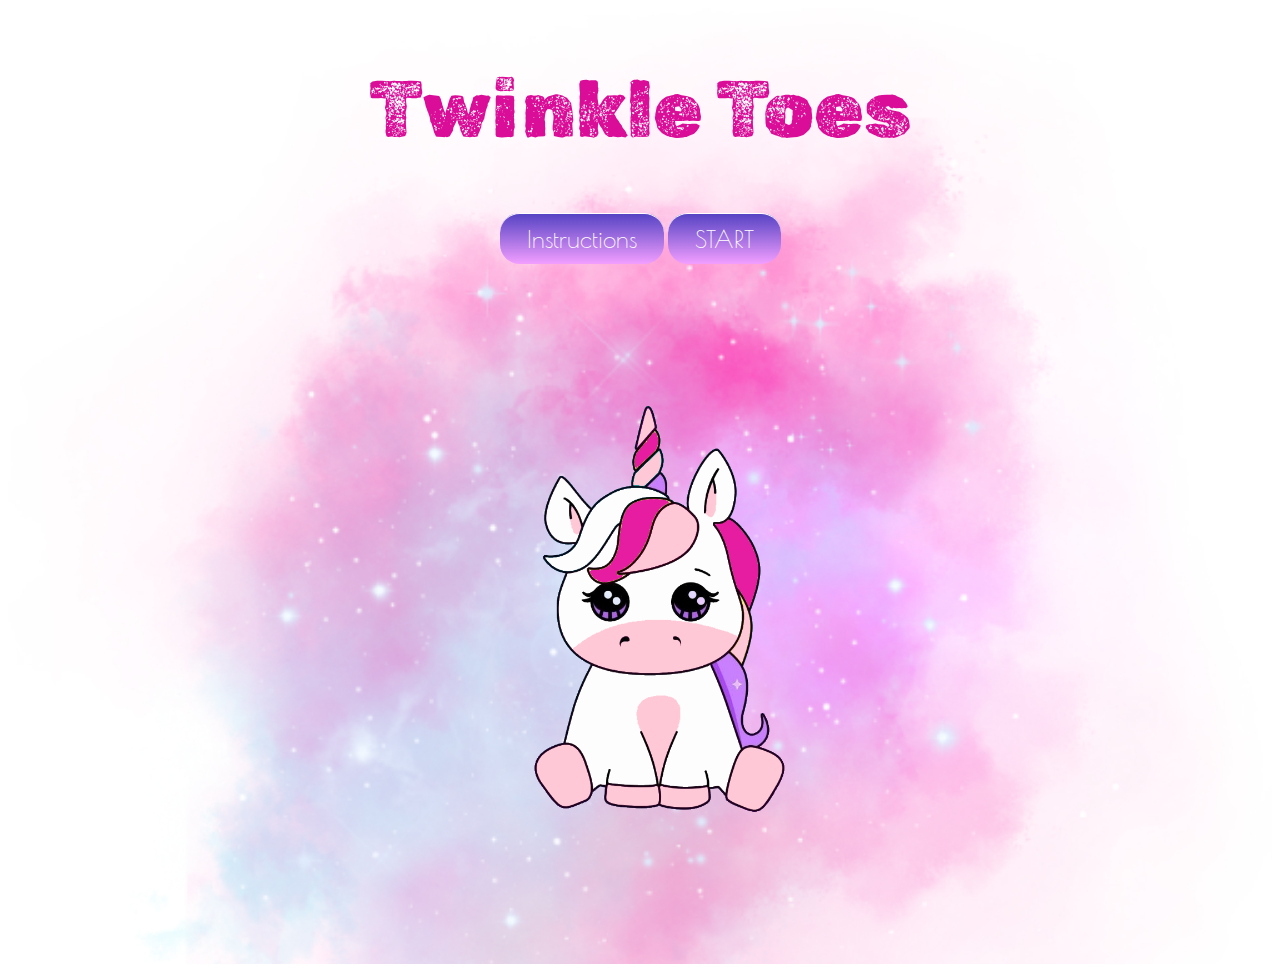
==== index.html @ 76dc914f "fixed start page" ====
<!DOCTYPE html>
<html lang="en">
<head>
    <meta charset="UTF-8">
    <meta http-equiv="X-UA-Compatible" content="IE=edge">
    <meta name="viewport" content="width=device-width, initial-scale=1.0">
    <style>
    @import url('https://fonts.googleapis.com/css2?family=Poiret+One&family=Rubik+Dirt&family=Rubik+Moonrocks&display=swap');

    .landing-page {
        display: flex;
        align-items: center;
        background-image: url(./assets/background-1.png);
        flex-direction: column;
        /* flex: 1; */
        background-repeat: no-repeat;
        background-size: cover;

    }
.button {
   border-top: 1px solid #ffffff;
   background: #f29eff;
   background: -webkit-gradient(linear, left top, left bottom, from(#5643c4), to(#f29eff));
   background: -webkit-linear-gradient(top, #5643c4, #f29eff);
   background: -moz-linear-gradient(top, #5643c4, #f29eff);
   background: -ms-linear-gradient(top, #5643c4, #f29eff);
   background: -o-linear-gradient(top, #5643c4, #f29eff);
   padding: 11px 22px;
   -webkit-border-radius: 9px;
   -moz-border-radius: 9px;
   border-radius: 20px;
   color: white;
   font-size: 24px;
   font-family: 'Poiret One','Lucida Grande', Helvetica, Arial, Sans-Serif;
   text-decoration: none;
   vertical-align: middle;
   }
.button:hover {
   border-top-color: #d90d98;
   background: #d90d98;
   color: #fcfcfc;
   }
   p {
    display: inline-table;
   }
   h1{
    font-size: 80px;
    /* font-family: 'Poiret One', cursive; */
    /* font-family: 'Rubik Moonrocks'; */
    font-family: 'Rubik Dirt', cursive;
    font-weight: 200;
    color: #d90d98;
   }
   

    </style>
<title>Twinkle-Toes</title>
</head>
<body>
    <!-- <img src="./assets/background_2.png" alt="game picture" width="1000px"> -->
    
    <div class="landing-page">
        <h1>Twinkle Toes</h1>
        <div>
            <p></p><a class="button" href="#">  Instructions  </a></p> 
            <p></p><a class="button" href="start.html">  START  </a></p> 
         </div>
        
        <img src="./assets/unicorn-2.png" alt="unicorn" width="400px">
        
    </div>
    
    
    
</body>
</html>
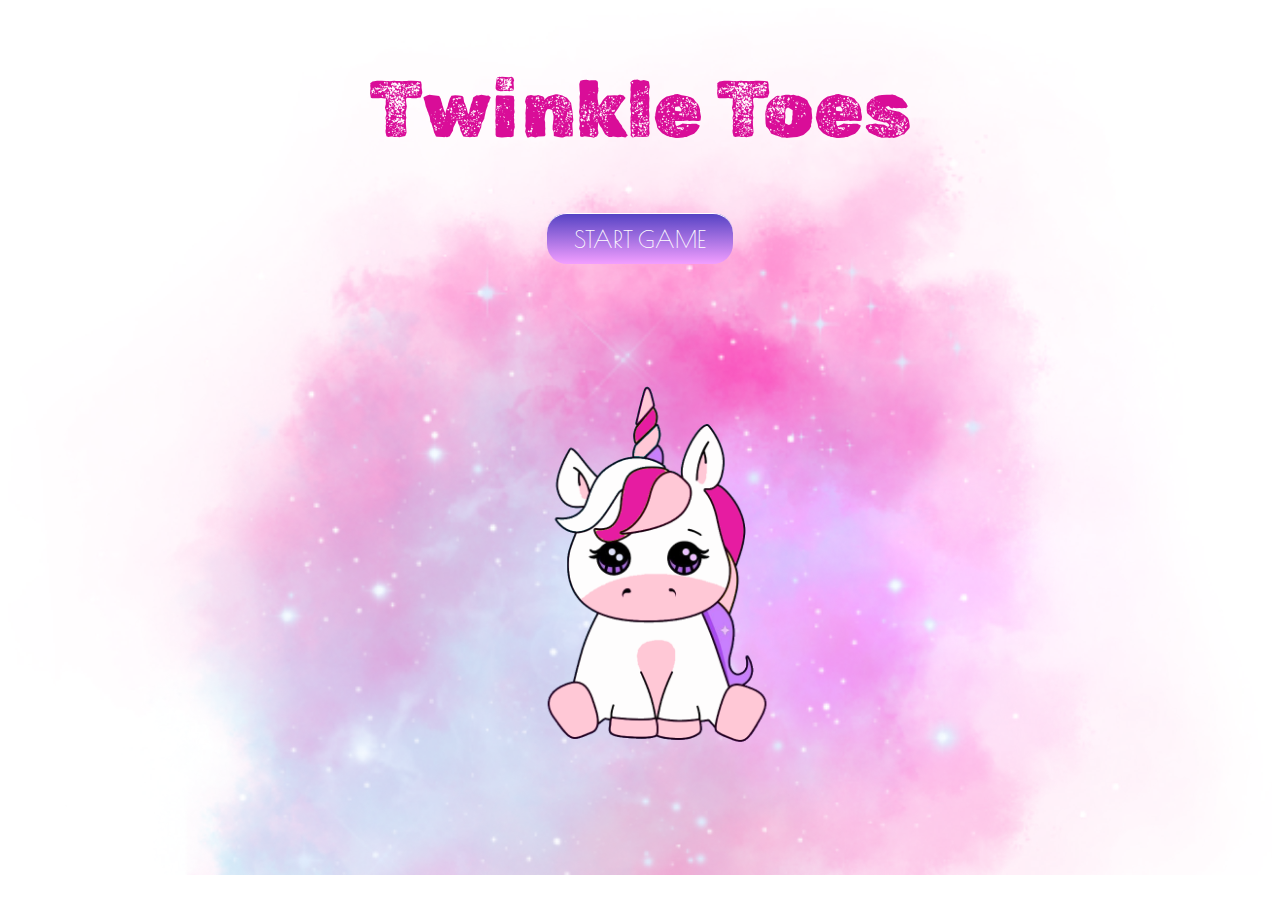
==== commit cf65eac3: "final game" ====
--- a/index.html
+++ b/index.html
@@ -1,4 +1,3 @@
-
 <!DOCTYPE html>
 <html lang="en">
 <head>
@@ -12,46 +11,42 @@
         display: flex;
         align-items: center;
         background-image: url(./assets/background-1.png);
-        flex-direction: column;
-        /* flex: 1; */
         background-repeat: no-repeat;
         background-size: cover;
+        flex-flow: column;
+    }
+    .button {
+        border-top: 1px solid #ffffff;
+        background: #f29eff;
+        background: -webkit-gradient(linear, left top, left bottom, from(#5643c4), to(#f29eff));
 
+        padding: 11px 22px;
+        -webkit-border-radius: 9px;
+        -moz-border-radius: 9px;
+        border-radius: 20px;
+        color: white;
+        font-size: 24px;
+        font-family: 'Poiret One','Lucida Grande', Helvetica, Arial, Sans-Serif;
+        text-decoration: none;
+        vertical-align: middle;
     }
-.button {
-   border-top: 1px solid #ffffff;
-   background: #f29eff;
-   background: -webkit-gradient(linear, left top, left bottom, from(#5643c4), to(#f29eff));
-   background: -webkit-linear-gradient(top, #5643c4, #f29eff);
-   background: -moz-linear-gradient(top, #5643c4, #f29eff);
-   background: -ms-linear-gradient(top, #5643c4, #f29eff);
-   background: -o-linear-gradient(top, #5643c4, #f29eff);
-   padding: 11px 22px;
-   -webkit-border-radius: 9px;
-   -moz-border-radius: 9px;
-   border-radius: 20px;
-   color: white;
-   font-size: 24px;
-   font-family: 'Poiret One','Lucida Grande', Helvetica, Arial, Sans-Serif;
-   text-decoration: none;
-   vertical-align: middle;
-   }
-.button:hover {
-   border-top-color: #d90d98;
-   background: #d90d98;
-   color: #fcfcfc;
-   }
-   p {
-    display: inline-table;
-   }
-   h1{
-    font-size: 80px;
-    /* font-family: 'Poiret One', cursive; */
-    /* font-family: 'Rubik Moonrocks'; */
-    font-family: 'Rubik Dirt', cursive;
-    font-weight: 200;
-    color: #d90d98;
-   }
+    .button:hover {
+        border-top-color: #d90d98;
+        background: #d90d98;
+        color: #fcfcfc;
+    }
+    p {
+        display: inline-table;
+    }
+    h1{
+        font-size: 80px;
+        /* font-family: 'Poiret One', cursive; */
+        /* font-family: 'Rubik Moonrocks'; */
+        font-family: 'Rubik Dirt', cursive;
+        font-weight: 200;
+        color: #d90d98;
+        padding: none;
+    }
    
 
     </style>
@@ -63,15 +58,17 @@
     <div class="landing-page">
         <h1>Twinkle Toes</h1>
         <div>
-            <p></p><a class="button" href="#">  Instructions  </a></p> 
-            <p></p><a class="button" href="start.html">  START  </a></p> 
-         </div>
+            <!-- <p></p><a class="button" href="#">  Instructions  </a></p>  -->
+
+            <p></p><a class="button" href="start.html">  START GAME </a></p> 
+        </div>
         
-        <img src="./assets/unicorn-2.png" alt="unicorn" width="400px">
+        <img src="./assets/unicorn-2.png" alt="unicorn" width="350px">
         
     </div>
     
     
     
+    
 </body>
 </html>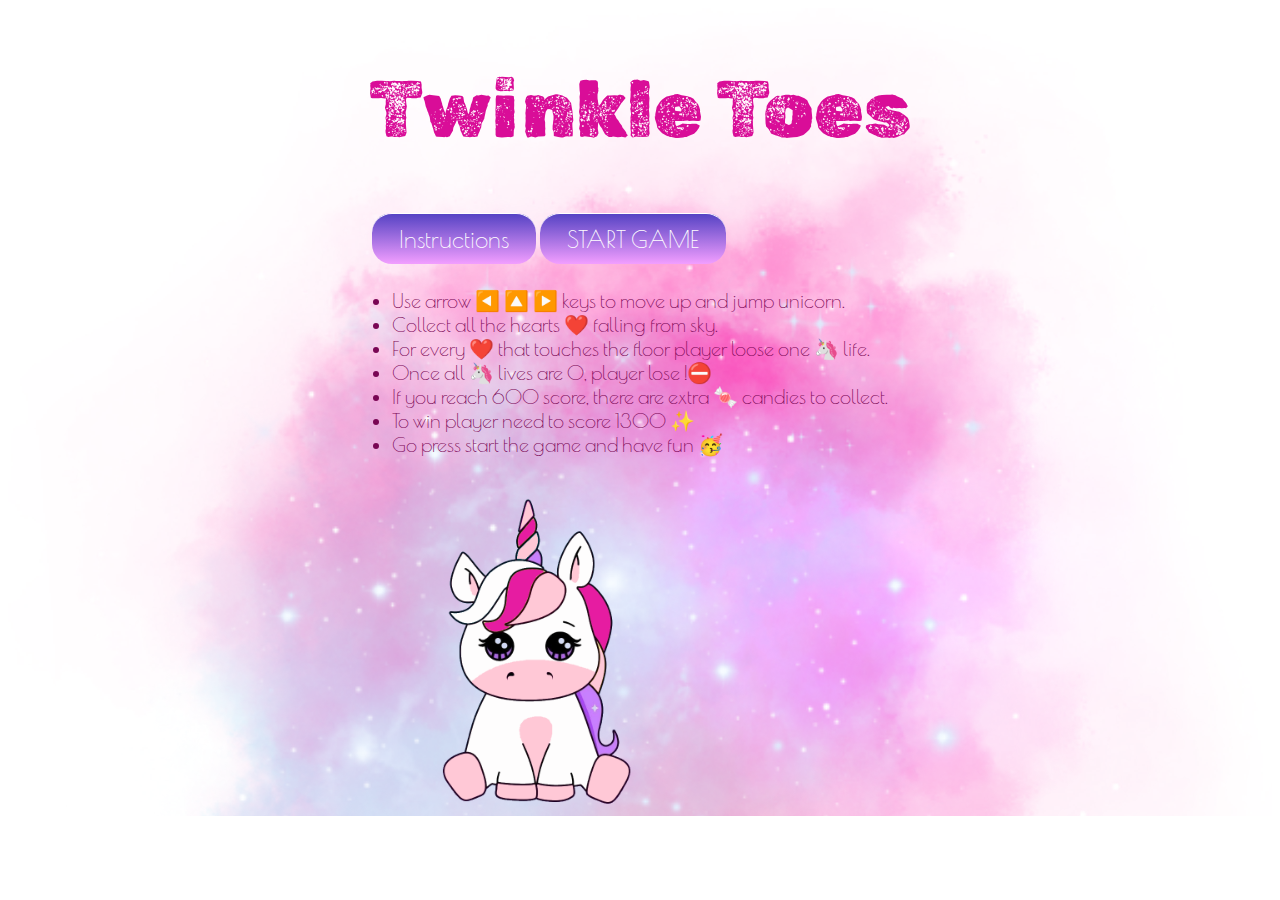
==== commit 8a64a38c: "fixed instructions" ====
--- a/index.html
+++ b/index.html
@@ -14,6 +14,8 @@
         background-repeat: no-repeat;
         background-size: cover;
         flex-flow: column;
+        vertical-align: middle;
+        align-self: center;
     }
     .button {
         border-top: 1px solid #ffffff;
@@ -37,6 +39,7 @@
     }
     p {
         display: inline-table;
+        align-items: center;
     }
     h1{
         font-size: 80px;
@@ -46,10 +49,20 @@
         font-weight: 200;
         color: #d90d98;
         padding: none;
+        align-items: center;
+    }
+    li{
+        font-family: 'Poiret One','Lucida Grande', Helvetica, Arial, Sans-Serif;
+        font-size: 20px;
+        color:#790654;
+        
+    }
+    ul {
+        padding: 20px;
     }
    
 
-    </style>
+</style>
 <title>Twinkle-Toes</title>
 </head>
 <body>
@@ -57,13 +70,26 @@
     
     <div class="landing-page">
         <h1>Twinkle Toes</h1>
+       
         <div>
-            <!-- <p></p><a class="button" href="#">  Instructions  </a></p>  -->
+            <p></p><a class="button" href="#">  Instructions  </a></p> 
+            <p></p><a class="button" href="start.html">  START GAME </a></p> 
+            <ul>
+                <li>Use arrow ◀️ 🔼 ▶️ keys to move up and jump unicorn.</li>
+                <li>Collect all the hearts ❤️ falling from sky.</li>
+                <li>For every ❤️ that touches the floor player loose one 🦄 life.</li>
+                <li>Once all 🦄 lives are 0, player lose !⛔️</li>
+                <li>If you reach 600 score, there are extra 🍬 candies to collect.</li>
+                <li>To win player need to score 1300 ✨ </li>
+                <li>Go press start the game and have fun 🥳</li>
+            </ul>
+            <img src="./assets/unicorn-2.png" alt="unicorn" width="300px">
+            
+        </div>
 
-            <p></p><a class="button" href="start.html">  START GAME </a></p> 
-        </div>
         
-        <img src="./assets/unicorn-2.png" alt="unicorn" width="350px">
+        
+        
         
     </div>
     
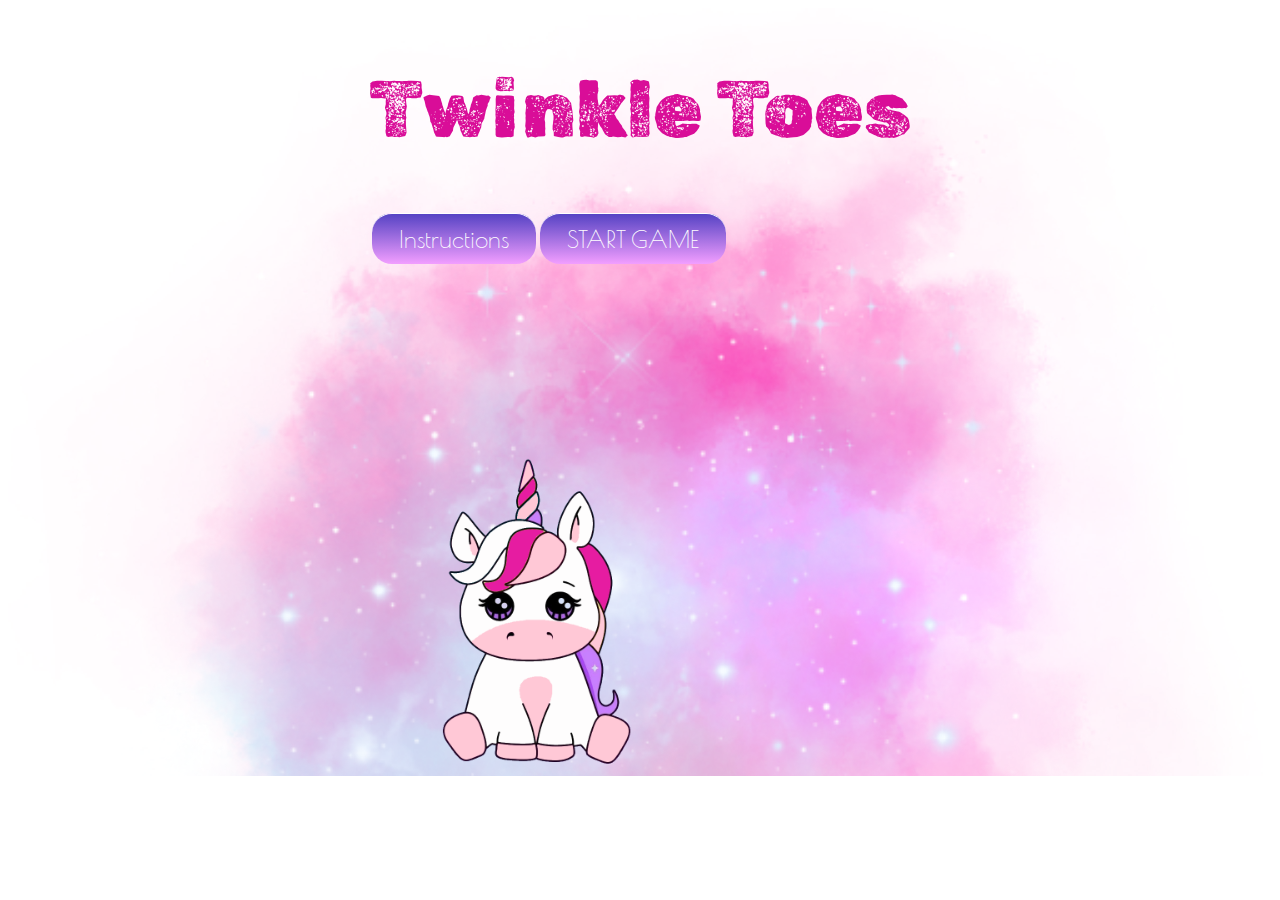
==== commit 93efd3e2: "fixed display instructions" ====
--- a/index.html
+++ b/index.html
@@ -57,24 +57,24 @@
         color:#790654;
         
     }
-    ul {
-        padding: 20px;
-    }
-   
+    .hidden {
+        visibility: hidden;
+    }  
 
 </style>
+
 <title>Twinkle-Toes</title>
 </head>
-<body>
+<body>  
     <!-- <img src="./assets/background_2.png" alt="game picture" width="1000px"> -->
     
     <div class="landing-page">
         <h1>Twinkle Toes</h1>
        
         <div>
-            <p></p><a class="button" href="#">  Instructions  </a></p> 
+            <p></p><a id="myBtn" class="button" href="#">  Instructions  </a></p> 
             <p></p><a class="button" href="start.html">  START GAME </a></p> 
-            <ul>
+            <ul class="hidden">
                 <li>Use arrow ◀️ 🔼 ▶️ keys to move up and jump unicorn.</li>
                 <li>Collect all the hearts ❤️ falling from sky.</li>
                 <li>For every ❤️ that touches the floor player loose one 🦄 life.</li>
@@ -86,14 +86,18 @@
             <img src="./assets/unicorn-2.png" alt="unicorn" width="300px">
             
         </div>
-
-        
-        
+ 
         
         
     </div>
     
-    
+ <script>
+    document.getElementById("myBtn").addEventListener("click", displayInfo);
+
+function displayInfo() {
+    document.querySelector(".hidden").style.visibility = "visible";
+}
+</script>
     
     
 </body>
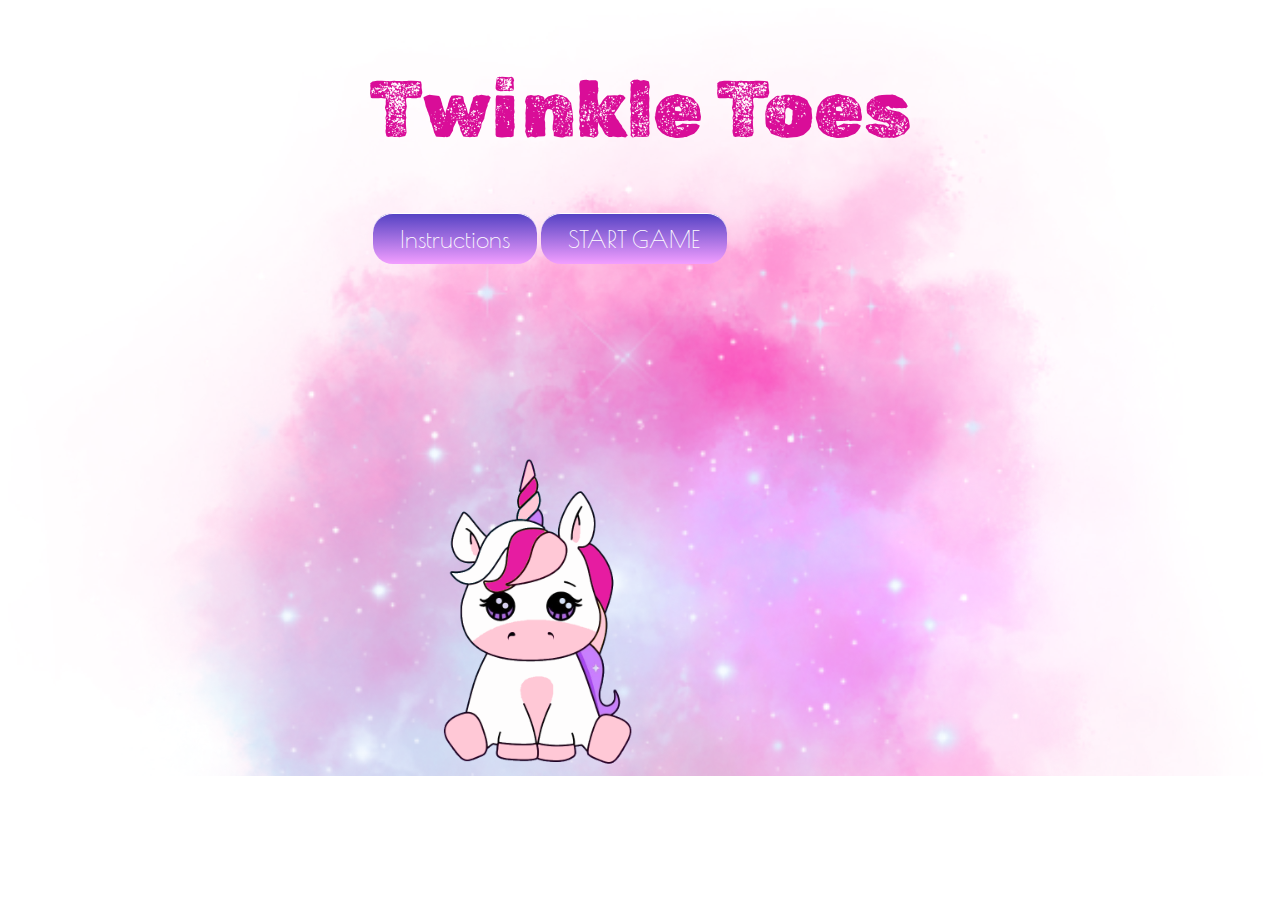
==== commit 79ee8878: "done" ====
--- a/index.html
+++ b/index.html
@@ -79,24 +79,37 @@
                 <li>Collect all the hearts ❤️ falling from sky.</li>
                 <li>For every ❤️ that touches the floor player loose one 🦄 life.</li>
                 <li>Once all 🦄 lives are 0, player lose !⛔️</li>
-                <li>If you reach 600 score, there are extra 🍬 candies to collect.</li>
+                <li>If you reach 800 score, there are extra 🍬 candies to collect.</li>
                 <li>To win player need to score 1300 ✨ </li>
                 <li>Go press start the game and have fun 🥳</li>
             </ul>
             <img src="./assets/unicorn-2.png" alt="unicorn" width="300px">
             
         </div>
- 
-        
-        
+    
     </div>
     
  <script>
     document.getElementById("myBtn").addEventListener("click", displayInfo);
 
 function displayInfo() {
-    document.querySelector(".hidden").style.visibility = "visible";
+    //     (document.querySelector(".hidden").style.visibility === "hidden") ?
+
+    //     document.querySelector(".hidden").style.visibility = "visible" :
+
+    //     document.querySelector(".hidden").style.visibility = "hidden"
+    // }
+    if (document.querySelector(".hidden").style.visibility === "hidden") {
+
+        document.querySelector(".hidden").style.visibility = "visible";
+
+    }
+    else {
+        document.querySelector(".hidden").style.visibility = "hidden";
+    }
 }
+    
+
 </script>
     
     
